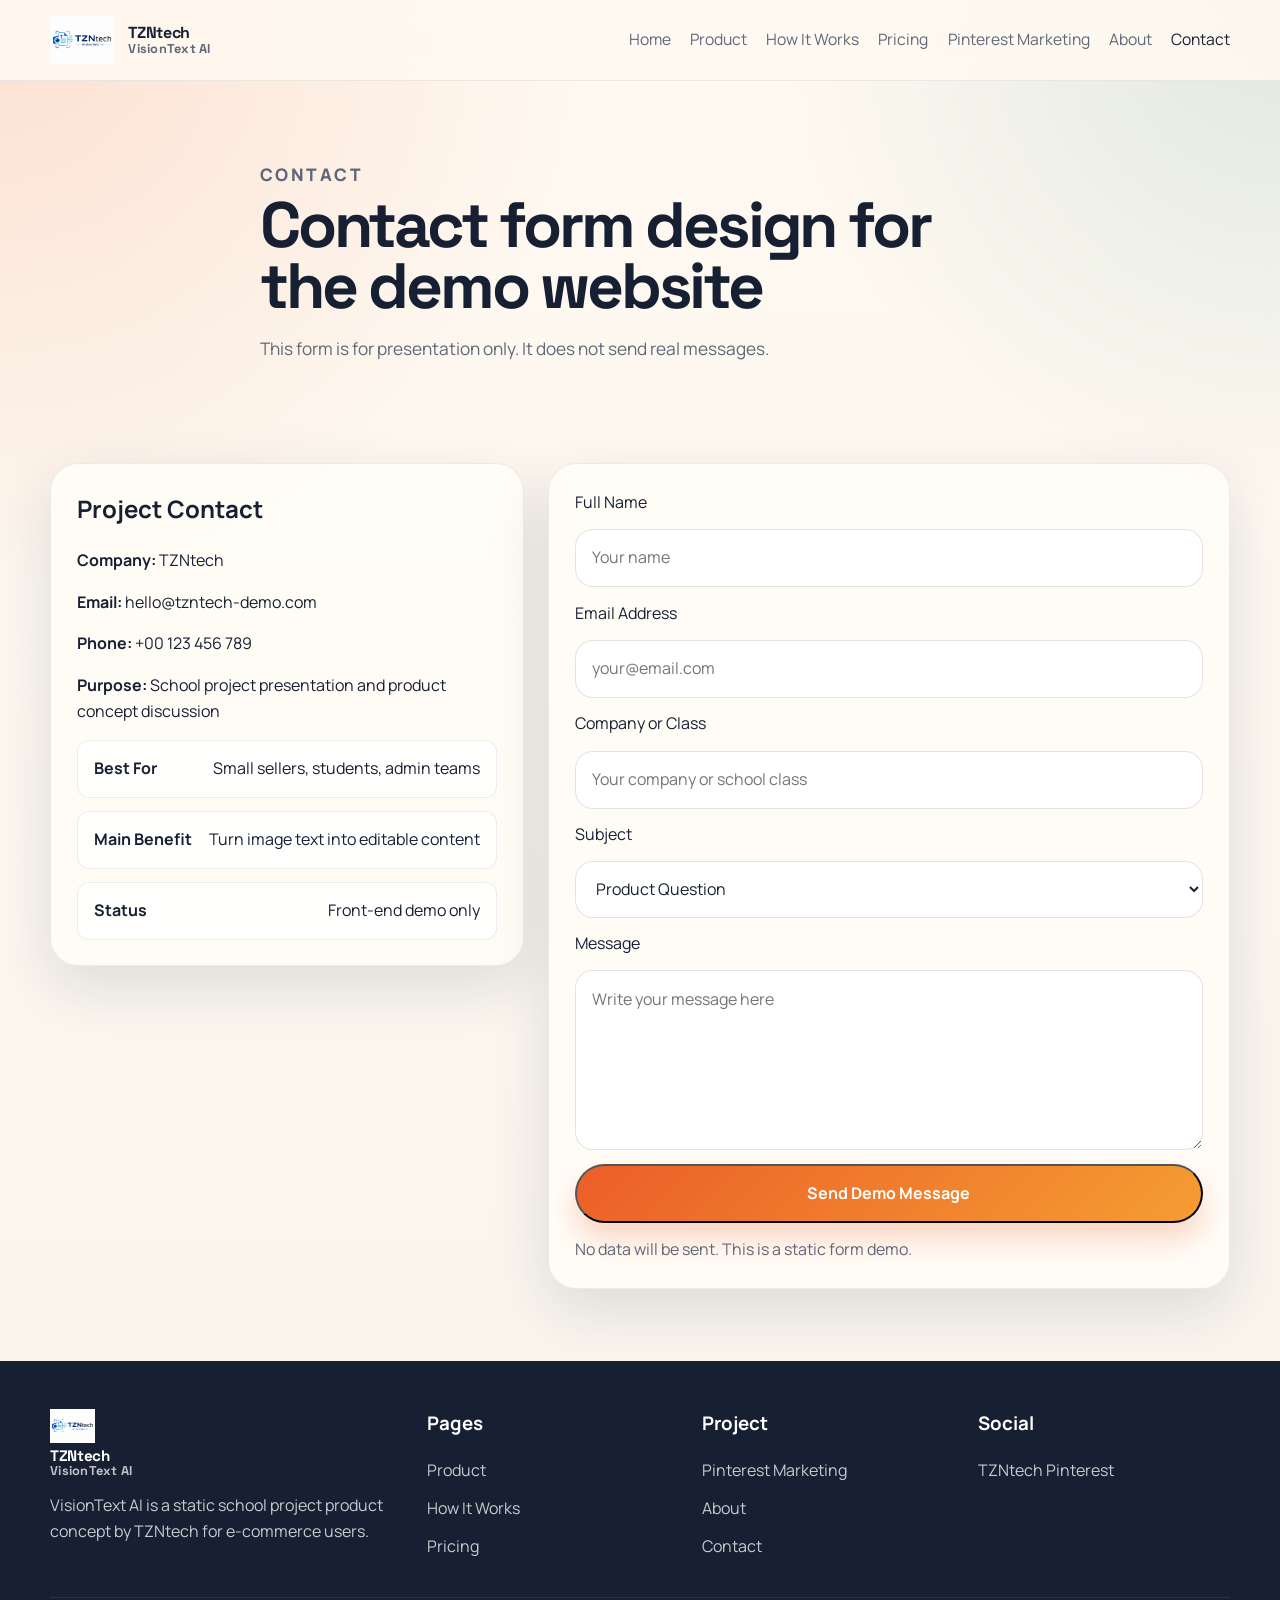
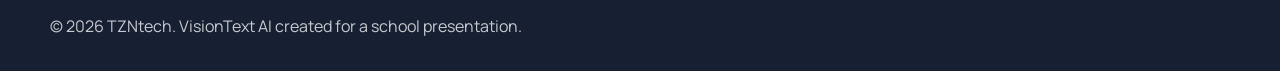
==== contact.html @ 17bdbdfd "Initial TZNtech VisionText AI website" ====
<!DOCTYPE html>
<html lang="en">
<head>
  <meta charset="UTF-8">
  <meta name="viewport" content="width=device-width, initial-scale=1.0">
  <title>Contact | VisionText AI</title>
  <meta name="description" content="Contact page for the VisionText AI school project website.">
  <link rel="preconnect" href="https://fonts.googleapis.com">
  <link rel="preconnect" href="https://fonts.gstatic.com" crossorigin>
  <link href="https://fonts.googleapis.com/css2?family=Manrope:wght@400;500;700;800&family=Space+Grotesk:wght@500;700&display=swap" rel="stylesheet">
  <link rel="stylesheet" href="assets/css/style.css">
</head>
<body>
  <header class="site-header">
    <div class="container nav-wrap">
      <a class="brand" href="index.html">
        <img class="brand-logo" src="assets/img/logo.png" alt="TZNtech VisionText AI logo">
        <span class="brand-copy">
          <span class="brand-company">TZNtech</span>
          <span class="brand-product">VisionText AI</span>
        </span>
      </a>
      <button class="nav-toggle" aria-label="Open menu" aria-expanded="false">Menu</button>
      <nav class="site-nav">
        <a href="index.html">Home</a>
        <a href="product.html">Product</a>
        <a href="how-it-works.html">How It Works</a>
        <a href="pricing.html">Pricing</a>
        <a href="pinterest.html">Pinterest Marketing</a>
        <a href="about.html">About</a>
        <a class="active" href="contact.html">Contact</a>
      </nav>
    </div>
  </header>

  <main>
    <section class="page-hero">
      <div class="container narrow">
        <p class="eyebrow">Contact</p>
        <h1>Contact form design for the demo website</h1>
        <p>This form is for presentation only. It does not send real messages.</p>
      </div>
    </section>

    <section class="section">
      <div class="container contact-layout">
        <div class="card contact-info">
          <h2>Project Contact</h2>
          <p><strong>Company:</strong> TZNtech</p>
          <p><strong>Email:</strong> hello@tzntech-demo.com</p>
          <p><strong>Phone:</strong> +00 123 456 789</p>
          <p><strong>Purpose:</strong> School project presentation and product concept discussion</p>
          <div class="contact-highlights">
            <div><strong>Best For</strong><span>Small sellers, students, admin teams</span></div>
            <div><strong>Main Benefit</strong><span>Turn image text into editable content</span></div>
            <div><strong>Status</strong><span>Front-end demo only</span></div>
          </div>
        </div>
        <form class="card contact-form" id="contactForm">
          <!-- This form is a front-end demo and does not submit to a server. -->
          <label for="name">Full Name</label>
          <input id="name" name="name" type="text" placeholder="Your name" required>

          <label for="email">Email Address</label>
          <input id="email" name="email" type="email" placeholder="your@email.com" required>

          <label for="company">Company or Class</label>
          <input id="company" name="company" type="text" placeholder="Your company or school class">

          <label for="subject">Subject</label>
          <select id="subject" name="subject">
            <option>Product Question</option>
            <option>Pricing Question</option>
            <option>School Presentation</option>
            <option>Marketing Idea</option>
          </select>

          <label for="message">Message</label>
          <textarea id="message" name="message" placeholder="Write your message here" required></textarea>

          <button class="button button-primary" type="submit">Send Demo Message</button>
          <p class="form-note" id="formMessage">No data will be sent. This is a static form demo.</p>
        </form>
      </div>
    </section>
  </main>

  <footer class="site-footer">
    <div class="container footer-grid">
      <div>
        <a class="brand footer-brand" href="index.html">
          <img class="brand-logo footer-logo" src="assets/img/logo.png" alt="TZNtech VisionText AI logo">
          <span class="brand-copy footer-copy">
            <span class="brand-company">TZNtech</span>
            <span class="brand-product">VisionText AI</span>
          </span>
        </a>
        <p>VisionText AI is a static school project product concept by TZNtech for e-commerce users.</p>
      </div>
      <div>
        <h3>Pages</h3>
        <a href="product.html">Product</a>
        <a href="how-it-works.html">How It Works</a>
        <a href="pricing.html">Pricing</a>
      </div>
      <div>
        <h3>Project</h3>
        <a href="pinterest.html">Pinterest Marketing</a>
        <a href="about.html">About</a>
        <a href="contact.html">Contact</a>
      </div>
      <div>
        <h3>Social</h3>
        <a href="https://www.pinterest.com/TZNtech/" target="_blank" rel="noopener noreferrer">TZNtech Pinterest</a>
      </div>
    </div>
    <div class="container footer-bottom">
      <p>&copy; 2026 TZNtech. VisionText AI created for a school presentation.</p>
    </div>
  </footer>

  <script src="assets/js/main.js"></script>
</body>
</html>
---- assets/css/style.css ----
/* Shared website styles for the VisionText AI static project. */
:root {
  --bg: #f8f4ec;
  --surface: #fffdf8;
  --surface-strong: #fff7e8;
  --text: #172033;
  --muted: #5f6778;
  --line: rgba(23, 32, 51, 0.1);
  --brand: #eb5e28;
  --brand-dark: #b83d14;
  --accent: #0f7b6c;
  --accent-soft: #daf2ec;
  --shadow: 0 20px 60px rgba(15, 28, 63, 0.12);
  --radius-lg: 28px;
  --radius-md: 18px;
  --radius-sm: 12px;
  --container: 1180px;
}

* {
  box-sizing: border-box;
}

html {
  scroll-behavior: smooth;
}

body {
  margin: 0;
  font-family: "Manrope", sans-serif;
  color: var(--text);
  background:
    radial-gradient(circle at top left, rgba(235, 94, 40, 0.16), transparent 28%),
    radial-gradient(circle at top right, rgba(15, 123, 108, 0.13), transparent 24%),
    linear-gradient(180deg, #fff9f1 0%, var(--bg) 100%);
  line-height: 1.6;
}

img {
  max-width: 100%;
  display: block;
}

a {
  color: inherit;
  text-decoration: none;
}

textarea,
input,
select,
button {
  font: inherit;
}

.container {
  width: min(var(--container), calc(100% - 2rem));
  margin: 0 auto;
}

.narrow {
  max-width: 760px;
}

.site-header {
  position: sticky;
  top: 0;
  z-index: 20;
  backdrop-filter: blur(14px);
  background: rgba(255, 250, 242, 0.86);
  border-bottom: 1px solid rgba(23, 32, 51, 0.08);
}

.nav-wrap {
  display: flex;
  align-items: center;
  justify-content: space-between;
  gap: 1rem;
  padding: 1rem 0;
}

.brand {
  display: inline-flex;
  align-items: center;
  gap: 0.9rem;
  font-family: "Space Grotesk", sans-serif;
  font-weight: 700;
  letter-spacing: -0.02em;
}

.brand-logo {
  width: auto;
  height: 48px;
  max-width: 150px;
  object-fit: contain;
  flex: 0 0 auto;
}

.brand-copy {
  display: inline-flex;
  flex-direction: column;
  line-height: 1.05;
}

.brand-company {
  font-size: 1rem;
  font-weight: 800;
  color: var(--text);
}

.brand-product {
  font-size: 0.8rem;
  color: var(--muted);
  letter-spacing: 0.02em;
}

.site-nav {
  display: flex;
  align-items: center;
  gap: 1.2rem;
}

.site-nav a {
  color: var(--muted);
  font-size: 0.98rem;
  transition: color 0.2s ease;
}

.site-nav a:hover,
.site-nav a.active {
  color: var(--text);
}

.nav-toggle {
  display: none;
  border: 1px solid var(--line);
  background: #fff;
  padding: 0.7rem 1rem;
  border-radius: 999px;
}

.hero,
.page-hero {
  padding: 5rem 0 3rem;
}

.hero-grid,
.two-col,
.contact-layout,
.demo-layout {
  display: grid;
  gap: 1.5rem;
}

.hero-grid {
  grid-template-columns: 1.15fr 0.85fr;
  align-items: center;
}

.hero-copy h1,
.page-hero h1 {
  margin: 0.4rem 0 1rem;
  font-family: "Space Grotesk", sans-serif;
  font-size: clamp(2.6rem, 5vw, 5rem);
  line-height: 0.96;
  letter-spacing: -0.05em;
}

.lead,
.page-hero p {
  color: var(--muted);
  font-size: 1.08rem;
}

.eyebrow {
  margin: 0;
  color: var(--brand-dark);
  text-transform: uppercase;
  letter-spacing: 0.14em;
  font-size: 0.78rem;
  font-weight: 800;
}

.button-row {
  display: flex;
  gap: 1rem;
  flex-wrap: wrap;
  margin: 1.7rem 0 1.2rem;
}

.button {
  display: inline-flex;
  align-items: center;
  justify-content: center;
  border-radius: 999px;
  padding: 0.92rem 1.4rem;
  font-weight: 700;
  transition: transform 0.2s ease, box-shadow 0.2s ease, background 0.2s ease;
}

.button:hover {
  transform: translateY(-2px);
}

.button-primary {
  color: #fff;
  background: linear-gradient(135deg, var(--brand), #f59d32);
  box-shadow: 0 16px 28px rgba(235, 94, 40, 0.24);
}

.button-secondary {
  background: rgba(255, 255, 255, 0.8);
  border: 1px solid var(--line);
}

.small-button {
  padding: 0.72rem 1rem;
}

.mini-points,
.detail-list {
  margin: 0;
  padding-left: 1.1rem;
  color: var(--muted);
}

.mini-points li,
.detail-list li {
  margin-bottom: 0.55rem;
}

.section,
.cta-section {
  padding: 2.2rem 0 4.5rem;
}

.section-heading {
  text-align: center;
  max-width: 720px;
  margin: 0 auto 2rem;
}

.section-heading.align-left {
  text-align: left;
  margin-left: 0;
}

.section-heading h2,
.cta-card h2 {
  margin: 0.35rem 0 0.7rem;
  font-family: "Space Grotesk", sans-serif;
  font-size: clamp(1.9rem, 3vw, 3rem);
  line-height: 1;
  letter-spacing: -0.04em;
}

.section-heading p {
  margin: 0;
  color: var(--muted);
}

.card,
.cta-card {
  background: rgba(255, 253, 248, 0.88);
  border: 1px solid rgba(23, 32, 51, 0.08);
  border-radius: var(--radius-lg);
  box-shadow: var(--shadow);
}

.card {
  padding: 1.6rem;
}

.hero-visual {
  overflow: hidden;
  background:
    linear-gradient(135deg, rgba(235, 94, 40, 0.12), rgba(15, 123, 108, 0.08)),
    var(--surface);
}

.card-grid {
  display: grid;
  gap: 1.5rem;
}

.three-col {
  grid-template-columns: repeat(3, minmax(0, 1fr));
}

.feature-card h3,
.stat-card h3,
.pricing-card h2,
.pricing-card h3,
.timeline-step h2,
.timeline-step h3 {
  margin-top: 0;
}

.alt-section {
  background: linear-gradient(180deg, rgba(255, 255, 255, 0.4), rgba(255, 247, 232, 0.68));
}

.demo-layout {
  grid-template-columns: 0.95fr 1.05fr;
}

.upload-dropzone {
  border: 2px dashed rgba(15, 123, 108, 0.25);
  border-radius: var(--radius-md);
  padding: 2rem;
  text-align: center;
  background: linear-gradient(180deg, rgba(218, 242, 236, 0.7), rgba(255, 255, 255, 0.7));
}

.demo-icon {
  width: 92px;
  margin: 0 auto 1rem;
}

.upload-list {
  margin-top: 1rem;
  display: grid;
  gap: 0.8rem;
}

.upload-item,
.dashboard-list div,
.contact-highlights div {
  display: flex;
  justify-content: space-between;
  gap: 1rem;
  padding: 0.95rem 1rem;
  border-radius: var(--radius-sm);
  background: rgba(255, 255, 255, 0.82);
  border: 1px solid rgba(23, 32, 51, 0.08);
}

.upload-item strong {
  color: var(--accent);
}

.result-header {
  display: flex;
  align-items: center;
  justify-content: space-between;
  gap: 1rem;
  margin-bottom: 1rem;
}

#resultBox,
.contact-form textarea,
.contact-form input,
.contact-form select {
  width: 100%;
  border-radius: 18px;
  border: 1px solid rgba(23, 32, 51, 0.12);
  background: #fff;
  color: var(--text);
}

#resultBox {
  min-height: 300px;
  padding: 1.2rem;
  resize: vertical;
}

.two-col {
  grid-template-columns: repeat(2, minmax(0, 1fr));
}

.info-panel h3,
.contact-info h2 {
  margin-top: 0;
}

.dashboard-list,
.contact-highlights {
  display: grid;
  gap: 0.8rem;
}

.timeline {
  display: grid;
  gap: 1.3rem;
}

.timeline-step {
  position: relative;
  padding-top: 3.6rem;
}

.step-number {
  position: absolute;
  top: 1.2rem;
  right: 1.2rem;
  font-family: "Space Grotesk", sans-serif;
  font-size: 1rem;
  color: var(--brand-dark);
  background: rgba(235, 94, 40, 0.12);
  border-radius: 999px;
  padding: 0.3rem 0.8rem;
}

.pricing-grid {
  display: grid;
  grid-template-columns: repeat(3, minmax(0, 1fr));
  gap: 1.5rem;
}

.pricing-card {
  display: flex;
  flex-direction: column;
  gap: 1rem;
}

.pricing-card h2 {
  margin: 0;
  font-size: 3rem;
  line-height: 1;
}

.pricing-card h2 span {
  font-size: 1rem;
  color: var(--muted);
}

.plan-name {
  margin: 0;
  font-weight: 800;
  color: var(--brand-dark);
}

.featured-pricing {
  background: linear-gradient(180deg, rgba(235, 94, 40, 0.1), rgba(255, 255, 255, 0.92));
  transform: translateY(-10px);
}

.cta-card {
  padding: 2rem;
  display: flex;
  align-items: center;
  justify-content: space-between;
  gap: 1rem;
  background:
    radial-gradient(circle at top right, rgba(15, 123, 108, 0.14), transparent 30%),
    linear-gradient(135deg, rgba(255, 255, 255, 0.84), rgba(255, 247, 232, 0.92));
}

.contact-layout {
  grid-template-columns: 0.82fr 1.18fr;
  align-items: start;
}

.contact-form {
  display: grid;
  gap: 0.85rem;
}

.contact-form input,
.contact-form select,
.contact-form textarea {
  padding: 0.95rem 1rem;
}

.contact-form textarea {
  min-height: 180px;
  resize: vertical;
}

.form-note {
  margin: 0;
  color: var(--muted);
}

.site-footer {
  background: #172033;
  color: rgba(255, 255, 255, 0.76);
  padding-top: 3rem;
}

.footer-grid {
  display: grid;
  grid-template-columns: 1.4fr 1fr 1fr 1fr;
  gap: 1.5rem;
}

.footer-grid h3 {
  margin-top: 0;
  color: #fff;
}

.footer-grid a {
  display: block;
  margin-bottom: 0.8rem;
}

.about-link-card {
  display: flex;
  align-items: center;
  justify-content: space-between;
  gap: 1.5rem;
}

.footer-brand {
  color: #fff;
  margin-bottom: 1rem;
}

.footer-logo {
  height: 34px;
  max-width: 112px;
}

.footer-copy .brand-company {
  color: #fff;
  font-size: 0.95rem;
}

.footer-copy .brand-product {
  color: rgba(255, 255, 255, 0.72);
}

.footer-bottom {
  padding: 1rem 0 2rem;
  margin-top: 1.5rem;
  border-top: 1px solid rgba(255, 255, 255, 0.08);
}

.footer-bottom p {
  margin: 0;
}

.is-open .site-nav {
  display: flex;
}

@media (max-width: 980px) {
  .hero-grid,
  .demo-layout,
  .two-col,
  .contact-layout,
  .pricing-grid,
  .three-col,
  .footer-grid {
    grid-template-columns: 1fr;
  }

  .featured-pricing {
    transform: none;
  }

  .cta-card,
  .result-header,
  .about-link-card {
    flex-direction: column;
    align-items: flex-start;
  }
}

@media (max-width: 780px) {
  .nav-toggle {
    display: inline-flex;
  }

  .site-nav {
    position: absolute;
    top: calc(100% + 0.5rem);
    left: 1rem;
    right: 1rem;
    display: none;
    flex-direction: column;
    align-items: flex-start;
    padding: 1rem;
    background: rgba(255, 252, 245, 0.98);
    border: 1px solid rgba(23, 32, 51, 0.1);
    border-radius: 22px;
    box-shadow: var(--shadow);
  }

  .hero,
  .page-hero {
    padding-top: 3.6rem;
  }

  .brand {
    gap: 0.65rem;
  }

  .brand-logo {
    height: 40px;
    max-width: 126px;
  }

  .footer-logo {
    height: 30px;
    max-width: 96px;
  }

  .brand-company {
    font-size: 0.92rem;
  }

  .brand-product {
    font-size: 0.72rem;
  }

  .hero-copy h1,
  .page-hero h1 {
    font-size: clamp(2.2rem, 11vw, 3.8rem);
  }

  .button-row {
    flex-direction: column;
    align-items: stretch;
  }

  .button {
    width: 100%;
  }

  .card,
  .cta-card {
    border-radius: 22px;
  }
}
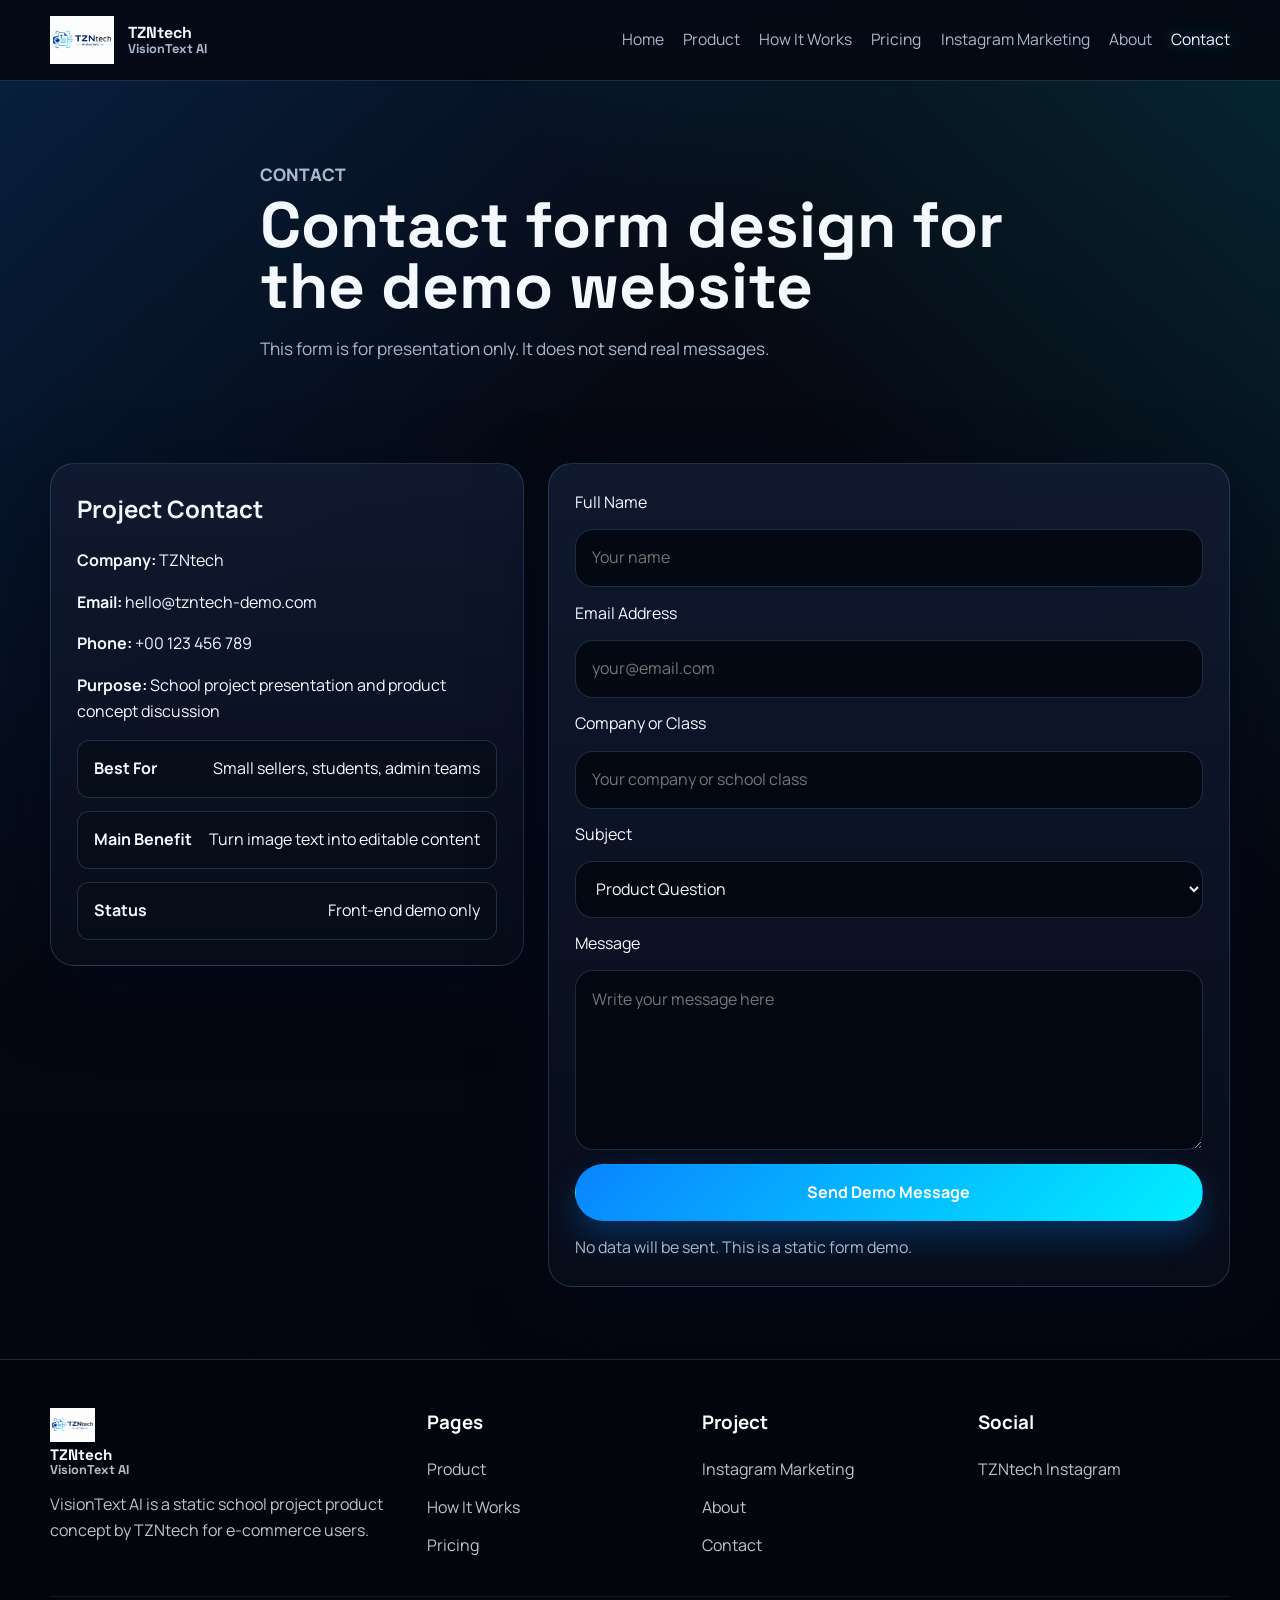
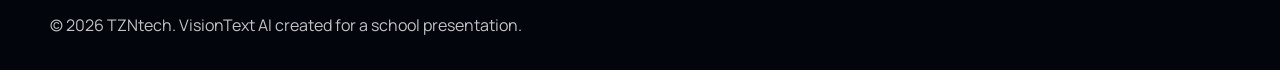
==== commit 56f0b920: "Update concept to Image to Text AI and Instagram marketing" ====
--- a/contact.html
+++ b/contact.html
@@ -26,7 +26,7 @@
         <a href="product.html">Product</a>
         <a href="how-it-works.html">How It Works</a>
         <a href="pricing.html">Pricing</a>
-        <a href="pinterest.html">Pinterest Marketing</a>
+        <a href="instagram.html">Instagram Marketing</a>
         <a href="about.html">About</a>
         <a class="active" href="contact.html">Contact</a>
       </nav>
@@ -105,13 +105,13 @@
       </div>
       <div>
         <h3>Project</h3>
-        <a href="pinterest.html">Pinterest Marketing</a>
+        <a href="instagram.html">Instagram Marketing</a>
         <a href="about.html">About</a>
         <a href="contact.html">Contact</a>
       </div>
       <div>
         <h3>Social</h3>
-        <a href="https://www.pinterest.com/TZNtech/" target="_blank" rel="noopener noreferrer">TZNtech Pinterest</a>
+        <a href="https://www.instagram.com/tzntech/" target="_blank" rel="noopener noreferrer">TZNtech Instagram</a>
       </div>
     </div>
     <div class="container footer-bottom">
--- a/assets/css/style.css
+++ b/assets/css/style.css
@@ -1,18 +1,19 @@
 /* Shared website styles for the VisionText AI static project. */
 :root {
-  --bg: #f8f4ec;
-  --surface: #fffdf8;
-  --surface-strong: #fff7e8;
-  --text: #172033;
-  --muted: #5f6778;
-  --line: rgba(23, 32, 51, 0.1);
-  --brand: #eb5e28;
-  --brand-dark: #b83d14;
-  --accent: #0f7b6c;
-  --accent-soft: #daf2ec;
-  --shadow: 0 20px 60px rgba(15, 28, 63, 0.12);
-  --radius-lg: 28px;
-  --radius-md: 18px;
+  --bg: #050812;
+  --surface: #0d1324;
+  --surface-strong: #111a31;
+  --text: #f4f8ff;
+  --muted: #a9b7cd;
+  --line: rgba(123, 221, 255, 0.18);
+  --brand: #0a84ff;
+  --brand-dark: #42d8ff;
+  --accent: #00f0ff;
+  --accent-soft: rgba(0, 240, 255, 0.13);
+  --shadow: 0 24px 70px rgba(0, 8, 28, 0.52);
+  --glow: 0 0 32px rgba(0, 198, 255, 0.22);
+  --radius-lg: 24px;
+  --radius-md: 16px;
   --radius-sm: 12px;
   --container: 1180px;
 }
@@ -30,9 +31,9 @@
   font-family: "Manrope", sans-serif;
   color: var(--text);
   background:
-    radial-gradient(circle at top left, rgba(235, 94, 40, 0.16), transparent 28%),
-    radial-gradient(circle at top right, rgba(15, 123, 108, 0.13), transparent 24%),
-    linear-gradient(180deg, #fff9f1 0%, var(--bg) 100%);
+    linear-gradient(135deg, rgba(10, 132, 255, 0.18) 0%, transparent 34%),
+    linear-gradient(225deg, rgba(0, 240, 255, 0.12) 0%, transparent 30%),
+    linear-gradient(180deg, #070b16 0%, var(--bg) 48%, #03050c 100%);
   line-height: 1.6;
 }
 
@@ -67,8 +68,8 @@
   top: 0;
   z-index: 20;
   backdrop-filter: blur(14px);
-  background: rgba(255, 250, 242, 0.86);
-  border-bottom: 1px solid rgba(23, 32, 51, 0.08);
+  background: rgba(5, 8, 18, 0.86);
+  border-bottom: 1px solid var(--line);
 }
 
 .nav-wrap {
@@ -85,7 +86,7 @@
   gap: 0.9rem;
   font-family: "Space Grotesk", sans-serif;
   font-weight: 700;
-  letter-spacing: -0.02em;
+  letter-spacing: 0;
 }
 
 .brand-logo {
@@ -111,7 +112,7 @@
 .brand-product {
   font-size: 0.8rem;
   color: var(--muted);
-  letter-spacing: 0.02em;
+  letter-spacing: 0;
 }
 
 .site-nav {
@@ -123,18 +124,20 @@
 .site-nav a {
   color: var(--muted);
   font-size: 0.98rem;
-  transition: color 0.2s ease;
+  transition: color 0.2s ease, text-shadow 0.2s ease;
 }
 
 .site-nav a:hover,
 .site-nav a.active {
   color: var(--text);
+  text-shadow: 0 0 16px rgba(66, 216, 255, 0.45);
 }
 
 .nav-toggle {
   display: none;
   border: 1px solid var(--line);
-  background: #fff;
+  background: rgba(13, 19, 36, 0.88);
+  color: var(--text);
   padding: 0.7rem 1rem;
   border-radius: 999px;
 }
@@ -163,7 +166,7 @@
   font-family: "Space Grotesk", sans-serif;
   font-size: clamp(2.6rem, 5vw, 5rem);
   line-height: 0.96;
-  letter-spacing: -0.05em;
+  letter-spacing: 0;
 }
 
 .lead,
@@ -176,7 +179,7 @@
   margin: 0;
   color: var(--brand-dark);
   text-transform: uppercase;
-  letter-spacing: 0.14em;
+  letter-spacing: 0;
   font-size: 0.78rem;
   font-weight: 800;
 }
@@ -195,7 +198,8 @@
   border-radius: 999px;
   padding: 0.92rem 1.4rem;
   font-weight: 700;
-  transition: transform 0.2s ease, box-shadow 0.2s ease, background 0.2s ease;
+  border: 1px solid transparent;
+  transition: transform 0.2s ease, box-shadow 0.2s ease, background 0.2s ease, border-color 0.2s ease;
 }
 
 .button:hover {
@@ -203,14 +207,15 @@
 }
 
 .button-primary {
-  color: #fff;
-  background: linear-gradient(135deg, var(--brand), #f59d32);
-  box-shadow: 0 16px 28px rgba(235, 94, 40, 0.24);
+  color: #ffffff;
+  background: linear-gradient(135deg, var(--brand), var(--accent));
+  box-shadow: 0 16px 34px rgba(0, 132, 255, 0.28);
 }
 
 .button-secondary {
-  background: rgba(255, 255, 255, 0.8);
+  background: rgba(13, 19, 36, 0.78);
   border: 1px solid var(--line);
+  color: var(--text);
 }
 
 .small-button {
@@ -251,7 +256,7 @@
   font-family: "Space Grotesk", sans-serif;
   font-size: clamp(1.9rem, 3vw, 3rem);
   line-height: 1;
-  letter-spacing: -0.04em;
+  letter-spacing: 0;
 }
 
 .section-heading p {
@@ -261,21 +266,63 @@
 
 .card,
 .cta-card {
-  background: rgba(255, 253, 248, 0.88);
-  border: 1px solid rgba(23, 32, 51, 0.08);
+  background:
+    linear-gradient(180deg, rgba(17, 26, 49, 0.92), rgba(8, 13, 26, 0.92));
+  border: 1px solid var(--line);
   border-radius: var(--radius-lg);
   box-shadow: var(--shadow);
 }
 
 .card {
   padding: 1.6rem;
+}
+
+.post-card {
+  position: relative;
+  min-height: 260px;
+  overflow: hidden;
+}
+
+.post-card::after {
+  content: "";
+  position: absolute;
+  inset: auto 0 0 0;
+  height: 4px;
+  background: linear-gradient(90deg, var(--brand), var(--accent));
+  pointer-events: none;
+}
+
+.post-number {
+  display: inline-flex;
+  align-items: center;
+  justify-content: center;
+  width: 2.5rem;
+  height: 2.5rem;
+  margin-bottom: 1.2rem;
+  border-radius: 999px;
+  color: var(--text);
+  background: linear-gradient(135deg, rgba(10, 132, 255, 0.85), rgba(0, 240, 255, 0.78));
+  box-shadow: 0 0 24px rgba(0, 240, 255, 0.26);
+  font-weight: 800;
+}
+
+.hashtag-list {
+  color: var(--brand-dark);
+  font-weight: 700;
+  overflow-wrap: anywhere;
+}
+
+.instagram-cta {
+  height: 100%;
 }
 
 .hero-visual {
   overflow: hidden;
   background:
-    linear-gradient(135deg, rgba(235, 94, 40, 0.12), rgba(15, 123, 108, 0.08)),
+    linear-gradient(225deg, rgba(0, 240, 255, 0.16), transparent 38%),
+    linear-gradient(135deg, rgba(10, 132, 255, 0.14), rgba(0, 240, 255, 0.08)),
     var(--surface);
+  box-shadow: var(--shadow), var(--glow);
 }
 
 .card-grid {
@@ -297,7 +344,10 @@
 }
 
 .alt-section {
-  background: linear-gradient(180deg, rgba(255, 255, 255, 0.4), rgba(255, 247, 232, 0.68));
+  background:
+    linear-gradient(180deg, rgba(10, 132, 255, 0.08), rgba(0, 240, 255, 0.05));
+  border-top: 1px solid rgba(123, 221, 255, 0.08);
+  border-bottom: 1px solid rgba(123, 221, 255, 0.08);
 }
 
 .demo-layout {
@@ -305,16 +355,27 @@
 }
 
 .upload-dropzone {
-  border: 2px dashed rgba(15, 123, 108, 0.25);
+  border: 2px dashed rgba(0, 240, 255, 0.35);
   border-radius: var(--radius-md);
   padding: 2rem;
   text-align: center;
-  background: linear-gradient(180deg, rgba(218, 242, 236, 0.7), rgba(255, 255, 255, 0.7));
+  background: linear-gradient(180deg, rgba(0, 240, 255, 0.1), rgba(10, 132, 255, 0.05));
 }
 
 .demo-icon {
   width: 92px;
   margin: 0 auto 1rem;
+}
+
+.demo-buttons {
+  justify-content: center;
+  margin-bottom: 0;
+}
+
+.privacy-note {
+  margin: 1rem 0 0;
+  color: var(--muted);
+  font-size: 0.95rem;
 }
 
 .upload-list {
@@ -331,8 +392,8 @@
   gap: 1rem;
   padding: 0.95rem 1rem;
   border-radius: var(--radius-sm);
-  background: rgba(255, 255, 255, 0.82);
-  border: 1px solid rgba(23, 32, 51, 0.08);
+  background: rgba(7, 12, 24, 0.76);
+  border: 1px solid var(--line);
 }
 
 .upload-item strong {
@@ -353,8 +414,8 @@
 .contact-form select {
   width: 100%;
   border-radius: 18px;
-  border: 1px solid rgba(23, 32, 51, 0.12);
-  background: #fff;
+  border: 1px solid var(--line);
+  background: rgba(3, 7, 16, 0.9);
   color: var(--text);
 }
 
@@ -364,8 +425,59 @@
   resize: vertical;
 }
 
+.result-actions {
+  display: flex;
+  flex-wrap: wrap;
+  gap: 0.75rem;
+  margin-top: 1rem;
+}
+
 .two-col {
   grid-template-columns: repeat(2, minmax(0, 1fr));
+}
+
+.mode-card {
+  min-height: 190px;
+  border-color: rgba(0, 240, 255, 0.26);
+}
+
+.mode-card h3 {
+  margin-top: 0;
+  color: var(--brand-dark);
+}
+
+.format-list {
+  display: grid;
+  grid-template-columns: repeat(6, minmax(0, 1fr));
+  gap: 1rem;
+}
+
+.format-list span {
+  display: inline-flex;
+  min-height: 76px;
+  align-items: center;
+  justify-content: center;
+  border: 1px solid var(--line);
+  border-radius: var(--radius-md);
+  background: linear-gradient(180deg, rgba(17, 26, 49, 0.92), rgba(8, 13, 26, 0.92));
+  color: var(--text);
+  box-shadow: var(--shadow);
+  font-weight: 800;
+}
+
+.faq-list {
+  display: grid;
+  gap: 1rem;
+}
+
+.faq-item h3 {
+  margin: 0 0 0.45rem;
+  color: var(--text);
+}
+
+.faq-item p {
+  margin: 0;
+  color: var(--muted);
 }
 
 .info-panel h3,
@@ -396,7 +508,8 @@
   font-family: "Space Grotesk", sans-serif;
   font-size: 1rem;
   color: var(--brand-dark);
-  background: rgba(235, 94, 40, 0.12);
+  background: var(--accent-soft);
+  border: 1px solid rgba(0, 240, 255, 0.22);
   border-radius: 999px;
   padding: 0.3rem 0.8rem;
 }
@@ -431,8 +544,11 @@
 }
 
 .featured-pricing {
-  background: linear-gradient(180deg, rgba(235, 94, 40, 0.1), rgba(255, 255, 255, 0.92));
+  background:
+    linear-gradient(225deg, rgba(0, 240, 255, 0.18), transparent 38%),
+    linear-gradient(180deg, rgba(10, 132, 255, 0.16), rgba(8, 13, 26, 0.96));
   transform: translateY(-10px);
+  box-shadow: var(--shadow), var(--glow);
 }
 
 .cta-card {
@@ -442,8 +558,8 @@
   justify-content: space-between;
   gap: 1rem;
   background:
-    radial-gradient(circle at top right, rgba(15, 123, 108, 0.14), transparent 30%),
-    linear-gradient(135deg, rgba(255, 255, 255, 0.84), rgba(255, 247, 232, 0.92));
+    linear-gradient(225deg, rgba(0, 240, 255, 0.18), transparent 34%),
+    linear-gradient(135deg, rgba(10, 132, 255, 0.14), rgba(17, 26, 49, 0.92));
 }
 
 .contact-layout {
@@ -473,9 +589,10 @@
 }
 
 .site-footer {
-  background: #172033;
+  background: #03050c;
   color: rgba(255, 255, 255, 0.76);
   padding-top: 3rem;
+  border-top: 1px solid var(--line);
 }
 
 .footer-grid {
@@ -541,6 +658,7 @@
   .contact-layout,
   .pricing-grid,
   .three-col,
+  .format-list,
   .footer-grid {
     grid-template-columns: 1fr;
   }
@@ -571,8 +689,8 @@
     flex-direction: column;
     align-items: flex-start;
     padding: 1rem;
-    background: rgba(255, 252, 245, 0.98);
-    border: 1px solid rgba(23, 32, 51, 0.1);
+    background: rgba(5, 8, 18, 0.98);
+    border: 1px solid var(--line);
     border-radius: 22px;
     box-shadow: var(--shadow);
   }
@@ -622,4 +740,8 @@
   .cta-card {
     border-radius: 22px;
   }
-}
+
+  .result-actions {
+    flex-direction: column;
+  }
+}
